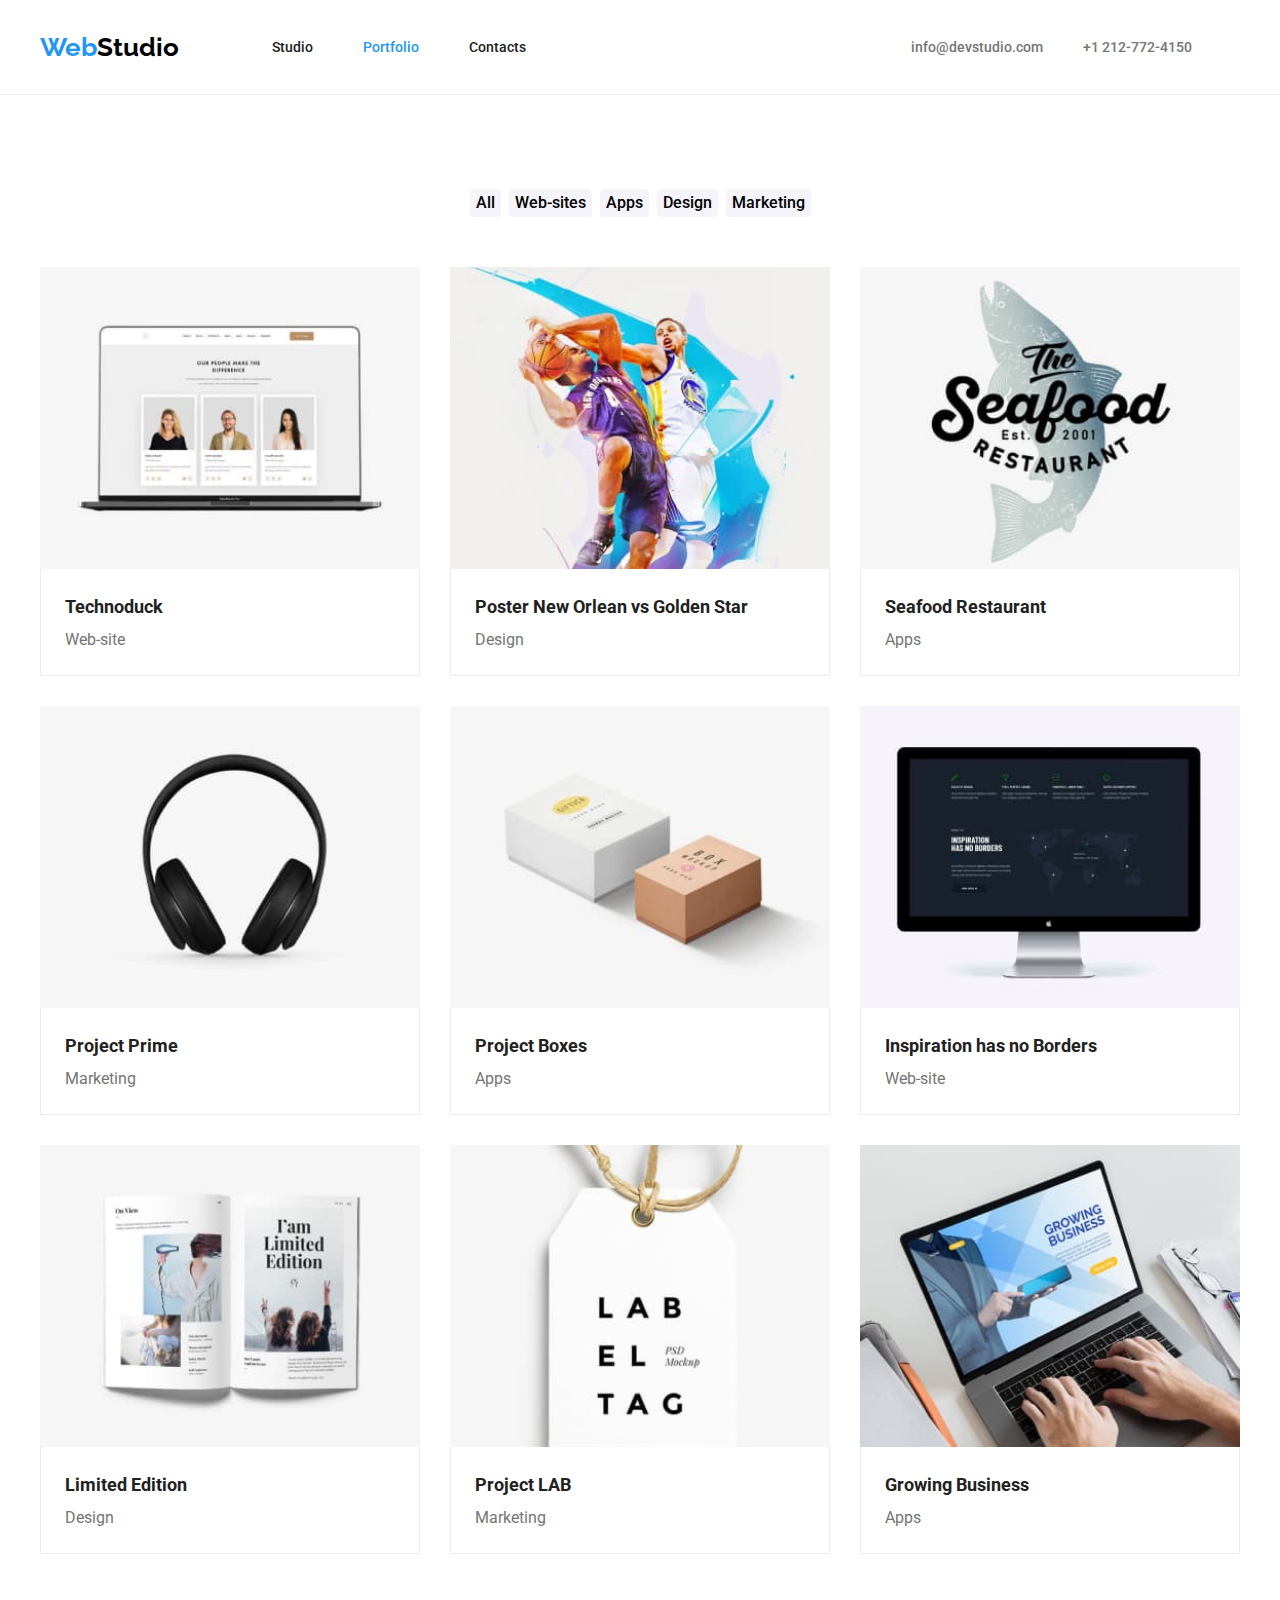
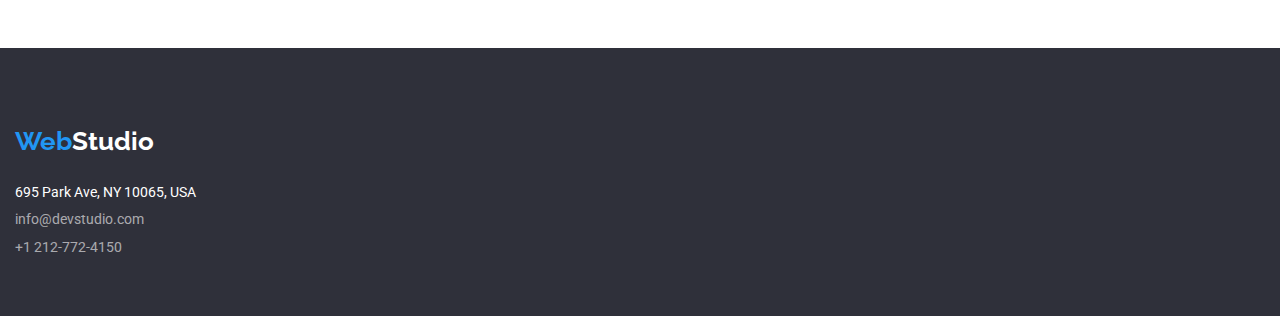
==== portfolio.html @ 3dda1e50 "Previous homework" ====
<!DOCTYPE html>
<html lang="en">
  <head>
    <meta charset="UTF-8" />
    <meta name="viewport" content="width=device-width, initial-scale=1.0" />
    <title>Portfolio</title>

    <link
      rel="stylesheet"
      href="https://cdnjs.cloudflare.com/ajax/libs/modern-normalize/1.0.0/modern-normalize.min.css"
    />
    <link rel="stylesheet" href="css/style.css" />
    <link rel="preconnect" href="https://fonts.googleapis.com" />
    <link rel="preconnect" href="https://fonts.gstatic.com" crossorigin />
    <link
      href="https://fonts.googleapis.com/css2?family=Raleway:wght@700&family=Roboto:wght@400;500;700;900&display=swap"
      rel="stylesheet"
    />
  </head>
  <body>
    <header class="global-header">
      <div class="container">
        <div class="logo">
          <a href="index.html"
            ><span class="blue-text">Web</span
            ><span class="black-text">Studio</span></a
          >
        </div>
        <nav class="main-navigation">
          <ul>
            <li>
              <a href="index.html">Studio</a>
            </li>
            <li><a href="portfolio.html" id="current">Portfolio</a></li>
            <li><a href="#">Contacts</a></li>
          </ul>
        </nav>
        <div class="contact-info">
          <a href="mailto:info@devstudio.com">info@devstudio.com</a>
          <a href="tel:+12127724150">+1 212-772-4150</a>
        </div>
      </div>
    </header>

    <main class="section">
      <div class="container">
        <section class="portfolio">
          <div class="portfolio-buttons">
            <ul>
              <li><button class="button" type="button">All</button></li>
              <li><button class="button" type="button">Web-sites</button></li>
              <li><button class="button" type="button">Apps</button></li>
              <li><button class="button" type="button">Design</button></li>
              <li><button class="button" type="button">Marketing</button></li>
            </ul>
          </div>

          <!--Product and Services section-->
          <ul class="card-set">
            <li class="item">
              <img
                src="images/technoduck.jpg"
                alt="technoduck web-site"
                width="370"
                height="294"
              />
              <div class="card-portfolio">
                <h3 class="second-title-products-services">Technoduck</h3>
                <span class="type">Web-site</span>
              </div>
            </li>
            <li class="item">
              <img
                src="images/poster-new.jpg"
                alt="Poster New Orlean vs Golden Star"
                width="370"
                height="294"
              />
              <div class="card-portfolio">
                <h3 class="second-title-products-services">
                  Poster New Orlean vs Golden Star
                </h3>
                <span class="type">Design</span>
              </div>
            </li>
            <li class="item">
              <img
                src="images/sea-food.jpg"
                alt="Seafood Restaurant logo "
                width="370"
                height="294"
              />

              <div class="card-portfolio">
                <h3 class="second-title-products-services">
                  Seafood Restaurant
                </h3>
                <span class="type">Apps</span>
              </div>
            </li>
            <li class="item">
              <img
                src="images/project-prime.jpg"
                alt="Project Prime-headphones"
                width="370"
                height="294"
              />

              <div class="card-portfolio">
                <h3 class="second-title-products-services">Project Prime</h3>
                <span class="type">Marketing</span>
              </div>
            </li>
            <li class="item">
              <img
                src="images/project-boxes.jpg"
                alt="Project boxes"
                width="370"
                height="294"
              />
              <div class="card-portfolio">
                <h3 class="second-title-products-services">Project Boxes</h3>
                <span class="type">Apps</span>
              </div>
            </li>
            <li class="item">
              <img
                src="images/inspiration.jpg"
                alt="Inspiration has no Borders web-site"
                width="370"
                height="294"
              />
              <div class="card-portfolio">
                <h3 class="second-title-products-services">
                  Inspiration has no Borders
                </h3>
                <span class="type">Web-site</span>
              </div>
            </li>
            <li class="item">
              <img
                src="images/limited-edition.jpg"
                alt="Limited edition design"
                width="370"
                height="294"
              />

              <div class="card-portfolio">
                <h3 class="second-title-products-services">Limited Edition</h3>
                <span class="type">Design</span>
              </div>
            </li>
            <li class="item">
              <img
                src="images/project-lab.jpg"
                alt="Project LAB label"
                width="370"
                height="294"
              />
              <div class="card-portfolio">
                <h3 class="second-title-products-services">Project LAB</h3>
                <span class="type">Marketing</span>
              </div>
            </li>
            <li class="item">
              <img
                src="images/growing-business.jpg"
                alt="Growing business app"
                width="370"
                height="294"
              />
              <div class="card-portfolio">
                <h3 class="second-title-products-services">Growing Business</h3>
                <span class="type">Apps</span>
              </div>
            </li>
          </ul>
        </section>
      </div>
    </main>

    <footer class="global-footer">
      <div class="container">
        <br />
        <div class="logo footer-logo">
          <a href="index.html"
            ><span class="blue-text">Web</span
            ><span class="white-text">Studio</span></a
          >
        </div>
        <!-- Contact infrormation about WebStudio-->
        <address class="footer-address contact-footer">
          695 Park Ave, NY 10065, USA
          <a href="mailto:info@devstudio.com" class="contact-footer"
            >info@devstudio.com</a
          >
          <a href="tel:+12127724150" class="contact-footer">+1 212-772-4150</a>
        </address>
      </div>
    </footer>
  </body>
</html>
---- css/style.css ----
:root {
    --primary-text-color: #212121;
    --secondary-text-color: #757575;
    --link-hover-color: #2196F3;
    --background-color: #FFF;
    --header-background-color: #FFF;
    --footer-background-color: #2F303A;
    --footer-link-color: rgba(255, 255, 255, 0.60);
    --blue-text: #2196F3;
    --black-text: #000;
    --white-text: #FFF;
    --container-main-color: #2F303A;
    --button-background-color: #F5F4FA;
    --main-button-hover-color: #188CE8;
    --border-color: #ECECEC;



}

/* Global Style Resetting */
h1,
h2,
h3,
h4,
h5,
h6,
p,
ul {
    margin: 0;
    padding: 0;
}

img {
    display: block;
    min-width: 100%;
    height: auto;
}

/*Global Styles */
body {
    background-color: var(--background-color);
    font-family: "Roboto", sans-serif;
    color: var(--primary-text-color);
}

.global-header {
    background-color: var(--header-background-color);
    border-bottom: 1px solid var(--border-color);
}

.global-header .container {
    display: flex;
    justify-content: flex-start;
    align-items: center;
    padding-top: 32px;
    padding-bottom: 32px;
}

.main-navigation ul {
    display: flex;
    gap: 50px;
    list-style: none;
}

.contact-info {
    display: flex;
    margin-left: 385px;
    gap: 40px;
}

.global-header a,
.global-footer a {
    text-decoration: none;
}

/* Container Style */
.container {
    width: 1200px 100vw;
    margin: 0 auto;
    padding-left: 15px;
    padding-right: 15px;

}

/* Paddings for class section*/
.section {
    padding: 94px 25px;

}

/* Navigation */
.main-navigation a {
    color: var(--primary-text-color);
    font-size: 14px;
    font-weight: 500;
    line-height: normal;
}

.global-header .main-navigation a:hover,
.global-header .main-navigation a:focus {
    color: var(--link-hover-color);
}

#current {
    color: var(--link-hover-color)
}

/* Logo */
.logo {
    padding-left: 25px;
    margin-right: 93px;
    font-family: "Raleway", sans-serif;
    font-size: 26px;
    font-weight: 700;
    line-height: normal;
}

/* Text Colors*/
.blue-text {
    color: var(--blue-text);
}

.black-text {
    color: var(--black-text);
}

.white-text {
    color: var(--white-text);
}

/* Remove List Bullets */
.main-navigation ul,
.services ul,
.what-we-do ul,
.our-team ul,
.portfolio ul {
    list-style-type: none;
}

/* Contact Info Links*/
.contact-info a {
    color: var(--secondary-text-color);
    font-size: 14px;
    font-weight: 500;
    line-height: normal;
}

.contact-info a:hover,
.contact-info a:focus {
    color: var(--link-hover-color);
}

/* Container Main Styles */
.container-main {
    background-color: var(--container-main-color);
    display: flex;
    flex-direction: column;
    justify-content: center;
    align-items: center;
    padding-top: 200px;
    padding-bottom: 200px;
}

/* Main Title */
.main-title {
    align-self: center;
    margin-bottom: 30px;
    color: var(--white-text);
    width: 697px;
    text-align: center;
    font-size: 44px;
    font-weight: 900;
    line-height: 136.364%;
    letter-spacing: 2.64px;
    text-transform: uppercase;
}

/* Buttons */
.main-button {
    background-color: var(--blue-text);
    border: none;
    color: var(--white-text);
    text-align: center;
    font-size: 16px;
    font-family: inherit;
    font-weight: 700;
    line-height: 187.5%;
}

.portfolio-buttons ul {
    display: flex;
    justify-content: center;
    list-style: none;
    gap: 8px;
    margin-bottom: 50px;
}

.button {
    background-color: var(--button-background-color);
    border: none;
    font-size: 16px;
    font-family: inherit;
    font-weight: 500;
    line-height: 165.5%;
    border-radius: 4px;
}

.button:hover,
.button:focus {
    background-color: var(--link-hover-color);
    color: var(--white-text);
}

.main-button:hover,
.main-button:focus {
    background-color: var(--main-button-hover-color);
    color: var(--white-text);
}

.main-button,
.button {
    font-family: inherit;
    cursor: pointer;
}

/*Services*/
.services ul {
    display: flex;
    list-style: none;
    gap: 30px;
}

/* Service Heading */
.heading-services {
    margin-bottom: 10px;
    font-size: 14px;
    font-weight: 700;
    line-height: normal;
    text-transform: uppercase;
}

/* Service Paragraph*/
.paragraph-services {
    color: var(--secondary-text-color);
    line-height: 171.429%;
}

/* Second Title*/
.second-title {
    margin-bottom: 50px;
    text-align: center;
    font-size: 36px;
    font-weight: 700;
}

/*What we do */
.what-we-do ul {
    display: flex;
    justify-content: center;
    list-style: none;
    gap: 30px;
}

/* Our team Section */
.our-team {
    background-color: var(--button-background-color);
}

.our-team ul {
    display: flex;
    justify-content: center;
    list-style: none;
    gap: 30px;
}

.team-members {
    background-color: var(--background-color);
}

.card-container {
    background-color: var(--background-color);
    border-radius: 0px 0px 4px 4px;
    display: flex;
    flex-direction: column;
    justify-content: center;
    align-items: center;
}

.second-title-team {
    margin-top: 30px;
    margin-bottom: 10px;
    font-size: 16px;
    font-weight: 500;
    line-height: normal;
}

.profession {
    margin-top: 10px;
    margin-bottom: 30px;
    color: var(--secondary-text-color);
    font-size: 16px;
    line-height: normal;
}


/* Second Title for Porducts and Services*/

.card-portfolio {
    background-color: var(--background-color);
    border-bottom: 1px solid var(--border-color);
    border-right: 1px solid var(--border-color);
    border-left: 1px solid var(--border-color);
    display: flex;
    flex-direction: column;
    padding: 20px 24px;
}

.card-set {
    display: flex;
    flex-flow: row wrap;
    gap: 30px;
    list-style: none;
}

.item {
    flex-basis: calc((100% - 60px) / 3);

}

.second-title-products-services {
    font-size: 18px;
    font-weight: 700;
    line-height: 200%;
}

.type {
    color: var(--secondary-text-color);
    font-size: 16px;
    line-height: 187.5%;
}

/* Global Footer */
.footer-address {
    display: flex;
    flex-flow: column wrap;
    gap: 12px;
    list-style: none;
}

.contact-footer {
    flex-basis: calc((100% - 24px) / 3);

}

.global-footer .footer-logo {
    padding-top: 60px;
    margin-bottom: 28px;
    padding-left: 0;
    padding-right: auto;
}

.global-footer {
    background-color: var(--footer-background-color);
}

.footer-address {
    padding-bottom: 60px;
    color: var(--white-text);
    font-size: 14px;
    font-style: normal;
    line-height: normal;
}

.footer-address a {
    color: var(--footer-link-color);
    font-size: 14px;
    line-height: 114.286%;
}

.global-footer .footer-address a:hover,
.global-footer .footer-address a:focus {
    color: var(--link-hover-color);
}
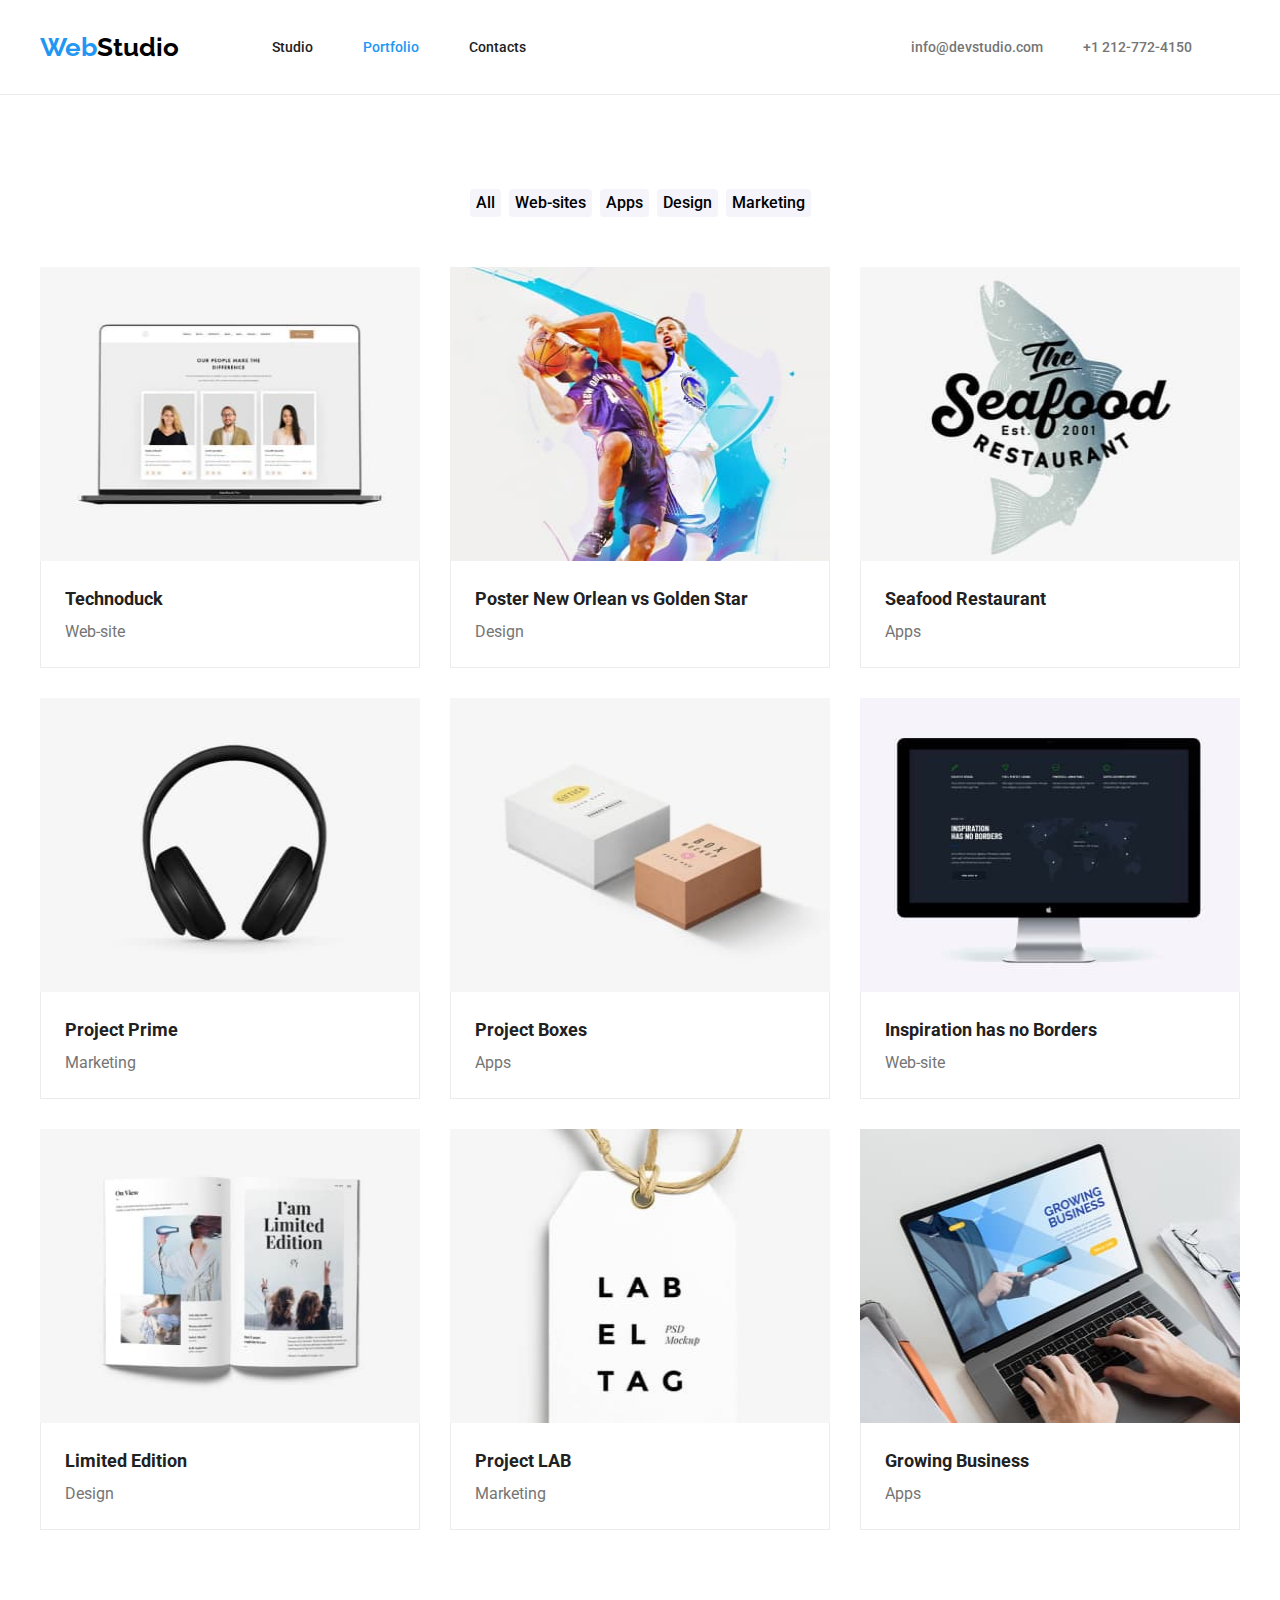
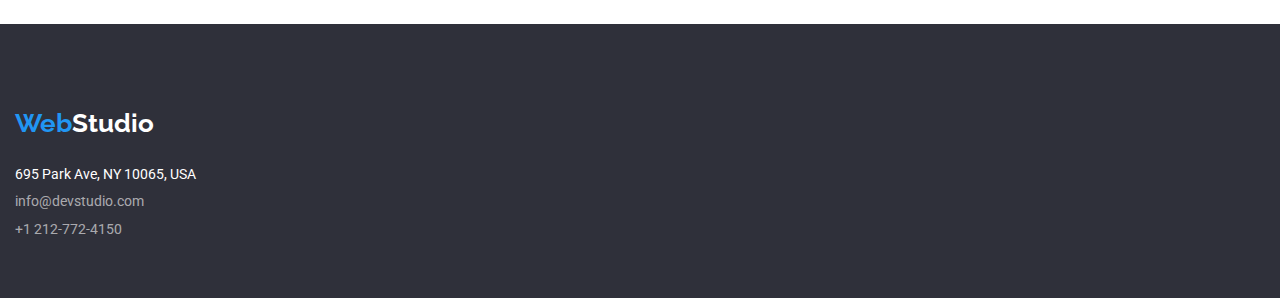
==== commit f1b3666a: "Adding reset.css" ====
--- a/portfolio.html
+++ b/portfolio.html
@@ -5,17 +5,19 @@
     <meta name="viewport" content="width=device-width, initial-scale=1.0" />
     <title>Portfolio</title>
 
-    <link
-      rel="stylesheet"
-      href="https://cdnjs.cloudflare.com/ajax/libs/modern-normalize/1.0.0/modern-normalize.min.css"
-    />
-    <link rel="stylesheet" href="css/style.css" />
     <link rel="preconnect" href="https://fonts.googleapis.com" />
     <link rel="preconnect" href="https://fonts.gstatic.com" crossorigin />
     <link
       href="https://fonts.googleapis.com/css2?family=Raleway:wght@700&family=Roboto:wght@400;500;700;900&display=swap"
       rel="stylesheet"
     />
+
+    <link
+      rel="stylesheet"
+      href="https://cdnjs.cloudflare.com/ajax/libs/modern-normalize/1.0.0/modern-normalize.min.css"
+    />
+    <link rel="stylesheet" href="css/reset.css" />
+    <link rel="stylesheet" href="css/style.css" />
   </head>
   <body>
     <header class="global-header">
--- a/css/style.css
+++ b/css/style.css
@@ -18,25 +18,6 @@
 
 }
 
-/* Global Style Resetting */
-h1,
-h2,
-h3,
-h4,
-h5,
-h6,
-p,
-ul {
-    margin: 0;
-    padding: 0;
-}
-
-img {
-    display: block;
-    min-width: 100%;
-    height: auto;
-}
-
 /*Global Styles */
 body {
     background-color: var(--background-color);
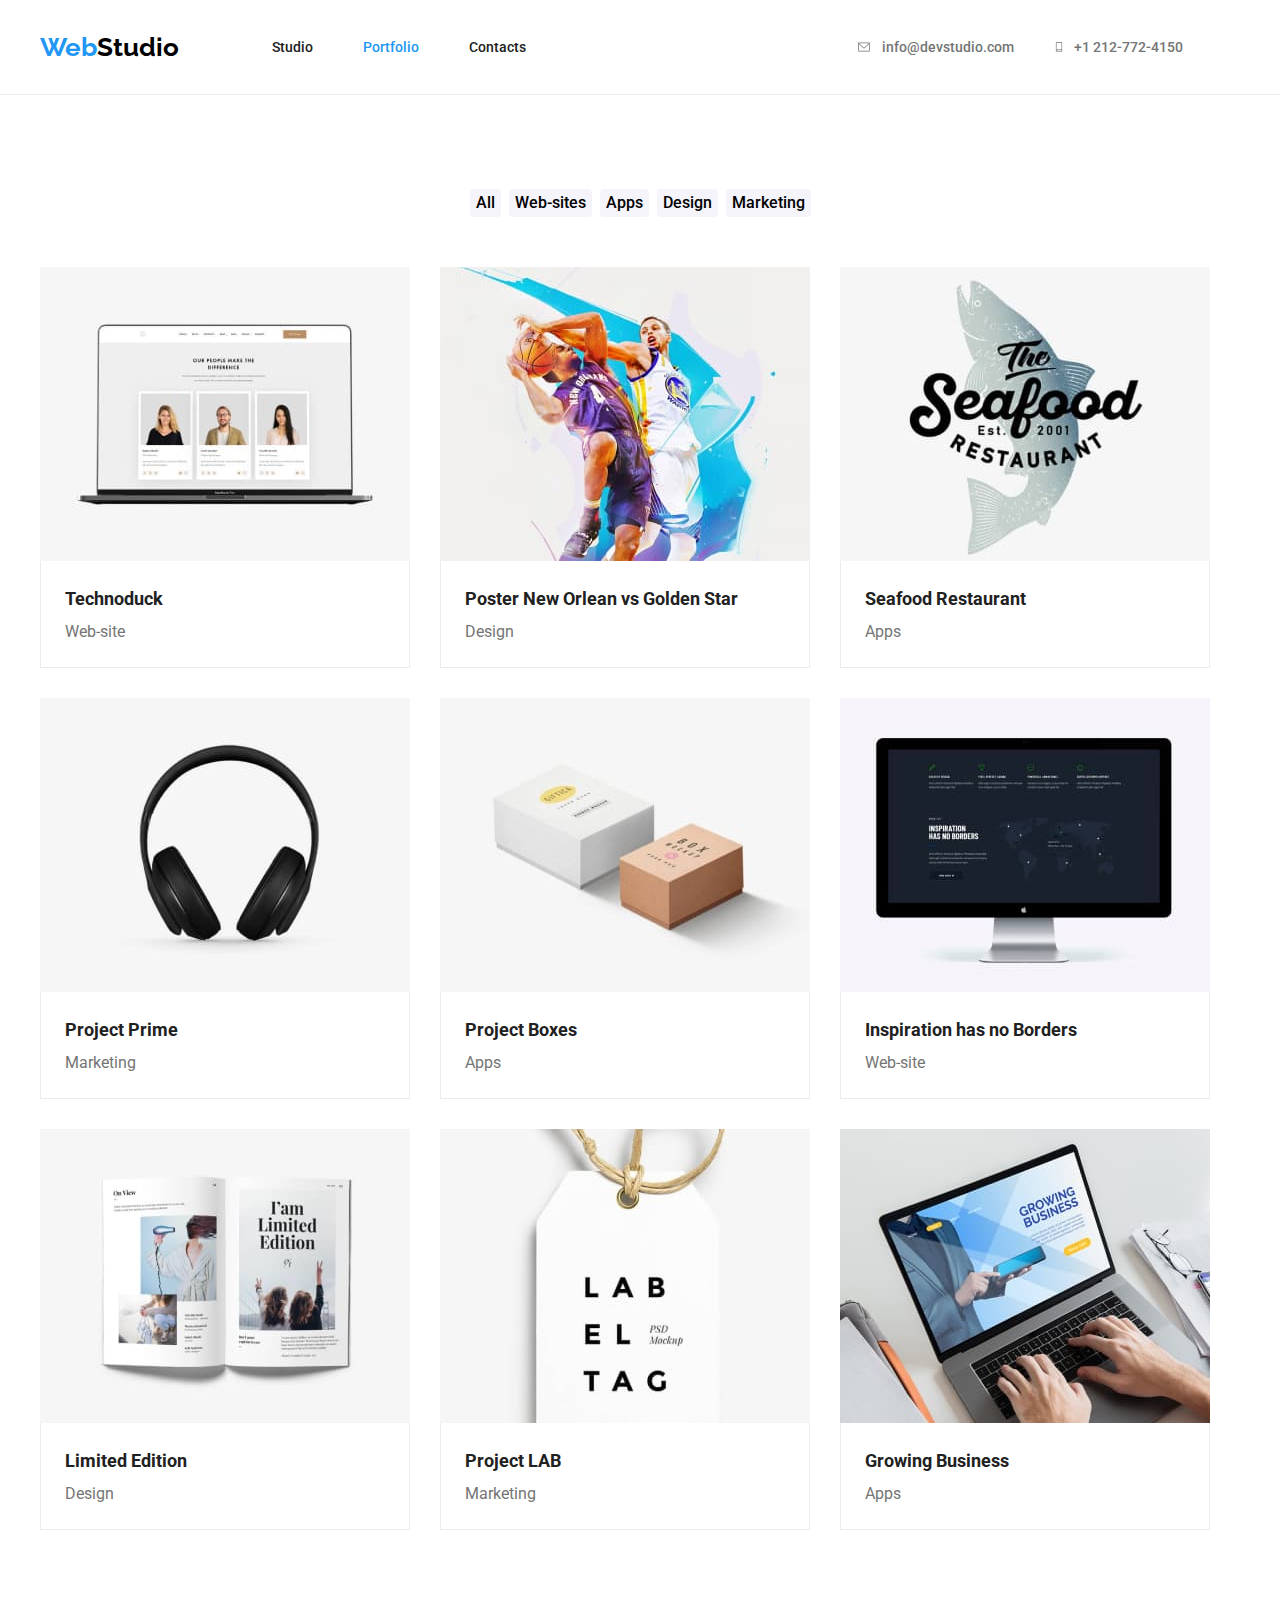
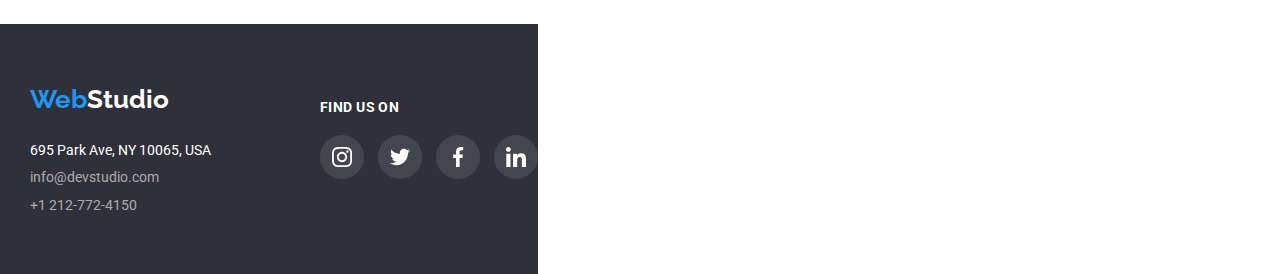
==== commit 6cd24ebf: "Homework 4" ====
--- a/portfolio.html
+++ b/portfolio.html
@@ -22,7 +22,7 @@
   <body>
     <header class="global-header">
       <div class="container">
-        <div class="logo">
+        <div class="logo logo-header">
           <a href="index.html"
             ><span class="blue-text">Web</span
             ><span class="black-text">Studio</span></a
@@ -38,8 +38,22 @@
           </ul>
         </nav>
         <div class="contact-info">
-          <a href="mailto:info@devstudio.com">info@devstudio.com</a>
-          <a href="tel:+12127724150">+1 212-772-4150</a>
+          <div class="email">
+            <a href="mailto:info@devstudio.com"
+              ><svg class="email-icon" width="16px" height="12px">
+                <use href="./images/icons.svg#icon-envelope"></use>
+              </svg>
+            </a>
+            <a href="mailto:info@devstudio.com"> info@devstudio.com</a>
+          </div>
+          <div class="tel-nr">
+            <a href="tel:+12127724150">
+              <svg class="smartphone-icon" width="10px" height="16px">
+                <use href="./images/icons.svg#icon-smartphone"></use>
+              </svg>
+            </a>
+            <a href="tel:+12127724150"> +1 212-772-4150</a>
+          </div>
         </div>
       </div>
     </header>
@@ -182,8 +196,7 @@
     </main>
 
     <footer class="global-footer">
-      <div class="container">
-        <br />
+      <div class="container footer-container">
         <div class="logo footer-logo">
           <a href="index.html"
             ><span class="blue-text">Web</span
@@ -191,6 +204,7 @@
           >
         </div>
         <!-- Contact infrormation about WebStudio-->
+
         <address class="footer-address contact-footer">
           695 Park Ave, NY 10065, USA
           <a href="mailto:info@devstudio.com" class="contact-footer"
@@ -199,6 +213,40 @@
           <a href="tel:+12127724150" class="contact-footer">+1 212-772-4150</a>
         </address>
       </div>
+      <!--Social Media-->
+      <div class="footer-child-container">
+        <h4 class="find-us-footer">Find us on</h4>
+        <ul class="social-media-svgs">
+          <li class="social-media-item">
+            <a href="https://www.instagram.com/" class="svg-link-dark">
+              <svg class="instagram-footer">
+                <use href="./images/icons.svg#icon-instagram-footer"></use>
+              </svg>
+            </a>
+          </li>
+          <li class="social-media-item">
+            <a href="https://twitter.com" class="svg-link-dark">
+              <svg class="twitter-footer">
+                <use href="./images/icons.svg#icon-twitter-footer"></use>
+              </svg>
+            </a>
+          </li>
+          <li class="social-media-item">
+            <a href="https://www.facebook.com/" class="svg-link-dark">
+              <svg class="facebook-footer">
+                <use href="./images/icons.svg#icon-facebook-footer"></use>
+              </svg>
+            </a>
+          </li>
+          <li class="social-media-item">
+            <a href="https://gb.linkedin.com/" class="svg-link-dark">
+              <svg class="linkedin-footer">
+                <use href="./images/icons.svg#icon-linkedin-footer"></use>
+              </svg>
+            </a>
+          </li>
+        </ul>
+      </div>
     </footer>
   </body>
 </html>
--- a/css/style.css
+++ b/css/style.css
@@ -9,6 +9,7 @@
     --blue-text: #2196F3;
     --black-text: #000;
     --white-text: #FFF;
+    --white-background: #FFFFFF;
     --container-main-color: #2F303A;
     --button-background-color: #F5F4FA;
     --main-button-hover-color: #188CE8;
@@ -44,12 +45,6 @@
     list-style: none;
 }
 
-.contact-info {
-    display: flex;
-    margin-left: 385px;
-    gap: 40px;
-}
-
 .global-header a,
 .global-footer a {
     text-decoration: none;
@@ -58,7 +53,7 @@
 /* Container Style */
 .container {
     width: 1200px 100vw;
-    margin: 0 auto;
+    margin: 0;
     padding-left: 15px;
     padding-right: 15px;
 
@@ -88,7 +83,7 @@
 }
 
 /* Logo */
-.logo {
+.logo-header {
     padding-left: 25px;
     margin-right: 93px;
     font-family: "Raleway", sans-serif;
@@ -96,6 +91,14 @@
     font-weight: 700;
     line-height: normal;
 }
+
+.logo {
+    font-family: "Raleway", sans-serif;
+    font-size: 26px;
+    font-weight: 700;
+    line-height: normal;
+}
+
 
 /* Text Colors*/
 .blue-text {
@@ -132,9 +135,75 @@
     color: var(--link-hover-color);
 }
 
+.email:hover a,
+.email:focus a {
+    color: var(--link-hover-color);
+    fill: currentColor;
+}
+
+.email-icon:hover,
+.email-icon:focus {
+    stroke: currentColor;
+}
+
+.contact-info {
+    display: flex;
+    justify-content: center;
+    align-items: center;
+    margin-left: 330px;
+    gap: 40px;
+}
+
+.email {
+    display: flex;
+    justify-content: flex-start;
+    align-items: center;
+    gap: 10px;
+
+}
+
+.tel-nr {
+    display: flex;
+    justify-content: flex-start;
+    align-items: center;
+    gap: 10px;
+
+}
+
+.email-icon {
+    display: flex;
+    justify-self: center;
+    align-self: center;
+    flex-shrink: 0;
+    width: 16px;
+    height: 12px;
+
+}
+
+.smartphone-icon {
+    display: flex;
+    justify-self: flex-start;
+    align-self: flex-start;
+    flex-shrink: 0;
+    width: 10px;
+    height: 16px;
+}
+
+.tel-nr:hover a,
+.tel-nr:focus a {
+    color: var(--link-hover-color);
+    fill: currentColor;
+}
+
+.smartphone-icon:hover,
+.smartphone-icon:focus {
+    stroke: currentColor;
+}
+
+
 /* Container Main Styles */
 .container-main {
-    background-color: var(--container-main-color);
+    background-image: linear-gradient(rgba(47, 48, 58, 0.4), rgba(47, 48, 58, 0.4)), url(../images/background-main-container.jpg);
     display: flex;
     flex-direction: column;
     justify-content: center;
@@ -167,6 +236,7 @@
     font-family: inherit;
     font-weight: 700;
     line-height: 187.5%;
+    border-radius: 4px;
 }
 
 .portfolio-buttons ul {
@@ -191,12 +261,14 @@
 .button:focus {
     background-color: var(--link-hover-color);
     color: var(--white-text);
+    box-shadow: 0px 2px 2px 0px rgba(0, 0, 0, 0.12), 0px 1px 2px 0px rgba(0, 0, 0, 0.08), 0px 3px 1px 0px rgba(0, 0, 0, 0.10)
 }
 
 .main-button:hover,
 .main-button:focus {
     background-color: var(--main-button-hover-color);
     color: var(--white-text);
+    box-shadow: 0px 4px 4px 0px rgba(0, 0, 0, 0.15);
 }
 
 .main-button,
@@ -235,6 +307,50 @@
     font-weight: 700;
 }
 
+.svg {
+    box-sizing: border-box;
+    padding: 25px 100px 25px 100px;
+    margin-bottom: 30px;
+    border-radius: 4px;
+    flex-shrink: 0;
+    background-color: #F5F4FA;
+}
+
+.icons-customers ul {
+    display: flex;
+    list-style: none;
+    margin-left: 40px;
+    gap: 30px;
+}
+
+.customers-heading {
+    padding-top: 94px;
+}
+
+.svg-customers {
+    flex-basis: calc((100%-110px)/6);
+    box-sizing: border-box;
+    padding: 16px 32px 16px 32px;
+    margin-bottom: 50px;
+    border-radius: 4px;
+    flex-shrink: 0;
+    background-color: #F5F4FA;
+    border-radius: 4px;
+    border: 1px solid #AFB1B8;
+}
+
+.svg-customers a:hover,
+.svg-customers a:focus {
+    color: var(--link-hover-color);
+}
+
+.svg-customers:hover,
+.svg-customers:focus {
+    color: var(--link-hover-color);
+    fill: currentColor;
+    background-color: var(--white-background);
+}
+
 /*What we do */
 .what-we-do ul {
     display: flex;
@@ -248,7 +364,7 @@
     background-color: var(--button-background-color);
 }
 
-.our-team ul {
+.our-team ul:not(.social-icons) {
     display: flex;
     justify-content: center;
     list-style: none;
@@ -284,6 +400,58 @@
     line-height: normal;
 }
 
+.instagram-member,
+.twitter-member,
+.facebook-member,
+.linkedin-member {
+    width: 20px;
+    height: 20px;
+    flex-shrink: 0;
+}
+
+.social-media-team {
+    box-sizing: border-box;
+    padding: 12px;
+    border-radius: 100%;
+    flex-shrink: 0;
+}
+
+.social-icons {
+    display: flex;
+    justify-content: center;
+    padding-bottom: 30px;
+
+}
+
+.social-media-team:not(:last-child) {
+    margin-right: 10px;
+
+}
+
+.social-media-team:hover,
+.social-media-team:focus {
+    fill: currentColor;
+    background-color: var(--link-hover-color);
+}
+
+.instagram-member:hover,
+.twitter-member:hover,
+.facebook-member:hover,
+.linkedin-member:hover {
+    filter: invert(0) sepia(0) saturate(1) hue-rotate(0deg) brightness(5);
+}
+
+.instagram-member:focus,
+.twitter-member:focus,
+.facebook-member:focus,
+.linkedin-member:focus {
+    filter: invert(0) sepia(0) saturate(1) hue-rotate(0deg) brightness(5);
+}
+
+.regular-customers {
+    background-color: var(--white-background);
+}
+
 
 /* Second Title for Porducts and Services*/
 
@@ -305,8 +473,15 @@
 }
 
 .item {
-    flex-basis: calc((100% - 60px) / 3);
-
+    flex-basis: calc((100% - 90px) / 3);
+
+}
+
+.item:hover,
+.item:focus {
+    box-shadow: 1px 4px 6px 0px rgba(0, 0, 0, 0.16),
+        0px 4px 4px 0px rgba(0, 0, 0, 0.06),
+        0px 1px 1px 0px rgba(0, 0, 0, 0.12);
 }
 
 .second-title-products-services {
@@ -322,6 +497,14 @@
 }
 
 /* Global Footer */
+
+.global-footer {
+    display: flex;
+    justify-self: start;
+    align-items: flex-start;
+    padding-left: 30px;
+}
+
 .footer-address {
     display: flex;
     flex-flow: column wrap;
@@ -334,11 +517,14 @@
 
 }
 
-.global-footer .footer-logo {
+.footer-logo {
+    margin-bottom: 28px;
+}
+
+.global-footer .footer-container {
     padding-top: 60px;
-    margin-bottom: 28px;
     padding-left: 0;
-    padding-right: auto;
+    margin-right: 94px;
 }
 
 .global-footer {
@@ -362,4 +548,58 @@
 .global-footer .footer-address a:hover,
 .global-footer .footer-address a:focus {
     color: var(--link-hover-color);
+}
+
+.find-us-footer {
+    padding-top: 75px;
+    margin-bottom: 20px;
+    color: var(--white-text);
+    font-family: Roboto;
+    font-size: 14px;
+    font-style: normal;
+    font-weight: 700;
+    line-height: normal;
+    letter-spacing: 0.42px;
+    text-transform: uppercase;
+}
+
+.instagram-footer,
+.twitter-footer,
+.facebook-footer,
+.linkedin-footer {
+    width: 20px;
+    height: 20px;
+    flex-shrink: 0;
+}
+
+.social-media-item {
+    box-sizing: border-box;
+    padding: 12px;
+    border-radius: 100%;
+    flex-shrink: 0;
+    background-color: rgba(255, 255, 255, 0.10);
+}
+
+.social-media-item:not(:last-child) {
+    margin-right: 10px;
+}
+
+.footer-child-container {
+    display: flex;
+    justify-content: flex-start;
+    align-items: flex-start;
+    flex-direction: column;
+}
+
+.social-media-svgs li {
+    display: inline-flex;
+    list-style: none;
+
+}
+
+.social-media-item:hover,
+.social-media-item:focus {
+    color: var(--link-hover-color);
+    fill: currentColor;
+    background-color: var(--link-hover-color);
 }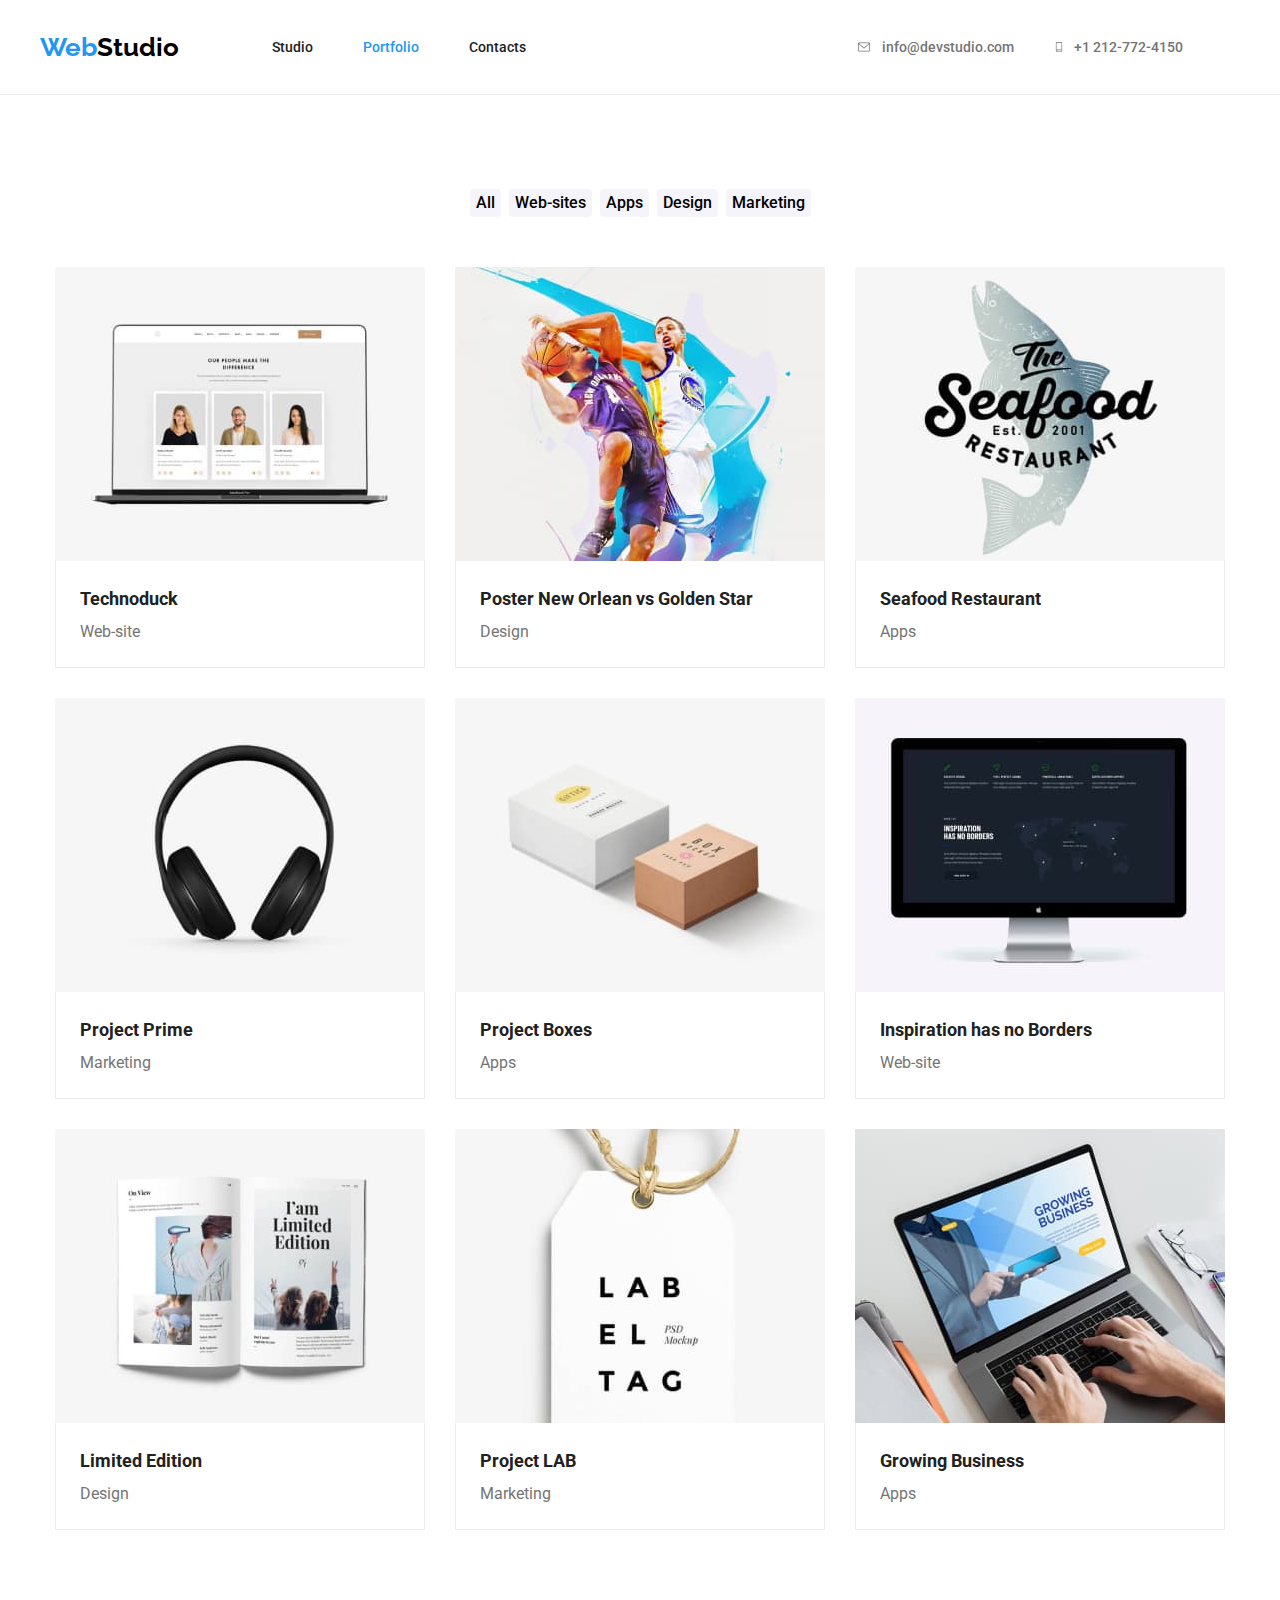
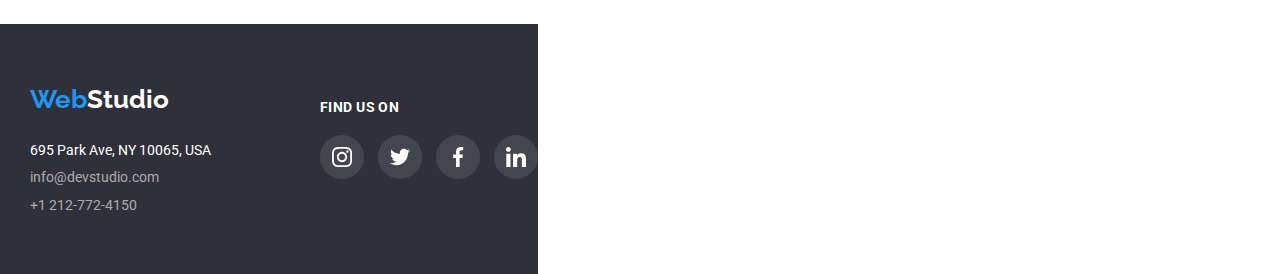
==== commit 4f6a783b: "rectify homework" ====
--- a/portfolio.html
+++ b/portfolio.html
@@ -106,7 +106,6 @@
                 width="370"
                 height="294"
               />
-
               <div class="card-portfolio">
                 <h3 class="second-title-products-services">
                   Seafood Restaurant
@@ -121,7 +120,6 @@
                 width="370"
                 height="294"
               />
-
               <div class="card-portfolio">
                 <h3 class="second-title-products-services">Project Prime</h3>
                 <span class="type">Marketing</span>
@@ -160,7 +158,6 @@
                 width="370"
                 height="294"
               />
-
               <div class="card-portfolio">
                 <h3 class="second-title-products-services">Limited Edition</h3>
                 <span class="type">Design</span>
--- a/css/style.css
+++ b/css/style.css
@@ -141,8 +141,8 @@
     fill: currentColor;
 }
 
-.email-icon:hover,
-.email-icon:focus {
+.email:hover svg,
+.email:focus svg {
     stroke: currentColor;
 }
 
@@ -195,8 +195,8 @@
     fill: currentColor;
 }
 
-.smartphone-icon:hover,
-.smartphone-icon:focus {
+.tel-nr:hover svg,
+.tel-nr:focus svg {
     stroke: currentColor;
 }
 
@@ -210,6 +210,7 @@
     align-items: center;
     padding-top: 200px;
     padding-bottom: 200px;
+    max-width: 100%;
 }
 
 /* Main Title */
@@ -282,6 +283,12 @@
     display: flex;
     list-style: none;
     gap: 30px;
+    max-width: 90vw;
+    margin: 0 auto;
+}
+
+.container-svg svg {
+    max-width: max-content;
 }
 
 /* Service Heading */
@@ -307,8 +314,7 @@
     font-weight: 700;
 }
 
-.svg {
-    box-sizing: border-box;
+.services-card .container-svg {
     padding: 25px 100px 25px 100px;
     margin-bottom: 30px;
     border-radius: 4px;
@@ -316,40 +322,52 @@
     background-color: #F5F4FA;
 }
 
-.icons-customers ul {
-    display: flex;
-    list-style: none;
-    margin-left: 40px;
-    gap: 30px;
-}
-
 .customers-heading {
     padding-top: 94px;
 }
 
+
+.icons-customers ul {
+    display: flex;
+    margin: 40px;
+    list-style: none;
+    gap: 30px;
+    max-width: 70vw;
+}
+
 .svg-customers {
-    flex-basis: calc((100%-110px)/6);
+    padding: 16px 32px;
+    flex-basis: calc((100% - 180px)/6);
     box-sizing: border-box;
-    padding: 16px 32px 16px 32px;
     margin-bottom: 50px;
-    border-radius: 4px;
     flex-shrink: 0;
     background-color: #F5F4FA;
     border-radius: 4px;
     border: 1px solid #AFB1B8;
-}
-
-.svg-customers a:hover,
-.svg-customers a:focus {
-    color: var(--link-hover-color);
-}
-
-.svg-customers:hover,
-.svg-customers:focus {
-    color: var(--link-hover-color);
-    fill: currentColor;
+    flex-shrink: 0;
+    width: 170px;
+    height: 92px;
+}
+
+.svg-customers svg {
+    max-width: max-content;
+    max-height: 100%;
+    flex-shrink: 0;
+}
+
+.icon {
+    fill: #AFB1B8;
+}
+
+.svg-customers:hover .icon,
+.svg-customers:focus .icon {
+    fill: var(--link-hover-color);
+}
+
+.svg-customers:hover {
     background-color: var(--white-background);
 }
+
 
 /*What we do */
 .what-we-do ul {
@@ -357,6 +375,8 @@
     justify-content: center;
     list-style: none;
     gap: 30px;
+    max-width: 80vw;
+    margin: 0 auto;
 }
 
 /* Our team Section */
@@ -373,6 +393,8 @@
 
 .team-members {
     background-color: var(--background-color);
+    max-width: 80vw;
+    margin: 0 auto;
 }
 
 .card-container {
@@ -400,53 +422,45 @@
     line-height: normal;
 }
 
+.social-media-team {
+    box-sizing: border-box;
+    padding: 12px;
+    border-radius: 100%;
+    flex-shrink: 0;
+}
+
+.social-icons {
+    display: flex;
+    justify-content: center;
+    padding-bottom: 30px;
+
+}
+
+.social-media-team:not(:last-child) {
+    margin-right: 10px;
+
+}
+
 .instagram-member,
 .twitter-member,
 .facebook-member,
 .linkedin-member {
+    fill: #AFB1B8;
     width: 20px;
     height: 20px;
     flex-shrink: 0;
 }
 
-.social-media-team {
-    box-sizing: border-box;
-    padding: 12px;
-    border-radius: 100%;
-    flex-shrink: 0;
-}
-
-.social-icons {
-    display: flex;
-    justify-content: center;
-    padding-bottom: 30px;
-
-}
-
-.social-media-team:not(:last-child) {
-    margin-right: 10px;
-
-}
-
 .social-media-team:hover,
 .social-media-team:focus {
-    fill: currentColor;
     background-color: var(--link-hover-color);
 }
 
-.instagram-member:hover,
-.twitter-member:hover,
-.facebook-member:hover,
-.linkedin-member:hover {
-    filter: invert(0) sepia(0) saturate(1) hue-rotate(0deg) brightness(5);
-}
-
-.instagram-member:focus,
-.twitter-member:focus,
-.facebook-member:focus,
-.linkedin-member:focus {
-    filter: invert(0) sepia(0) saturate(1) hue-rotate(0deg) brightness(5);
-}
+.social-media-team:hover svg,
+.social-media-team:focus svg {
+    fill: white;
+}
+
 
 .regular-customers {
     background-color: var(--white-background);
@@ -467,15 +481,14 @@
 
 .card-set {
     display: flex;
+    justify-content: center;
     flex-flow: row wrap;
     gap: 30px;
     list-style: none;
-}
-
-.item {
-    flex-basis: calc((100% - 90px) / 3);
-
-}
+    max-width: 100vw;
+    margin: 0 auto;
+}
+
 
 .item:hover,
 .item:focus {
@@ -525,6 +538,7 @@
     padding-top: 60px;
     padding-left: 0;
     margin-right: 94px;
+    max-width: 80vw;
 }
 
 .global-footer {
